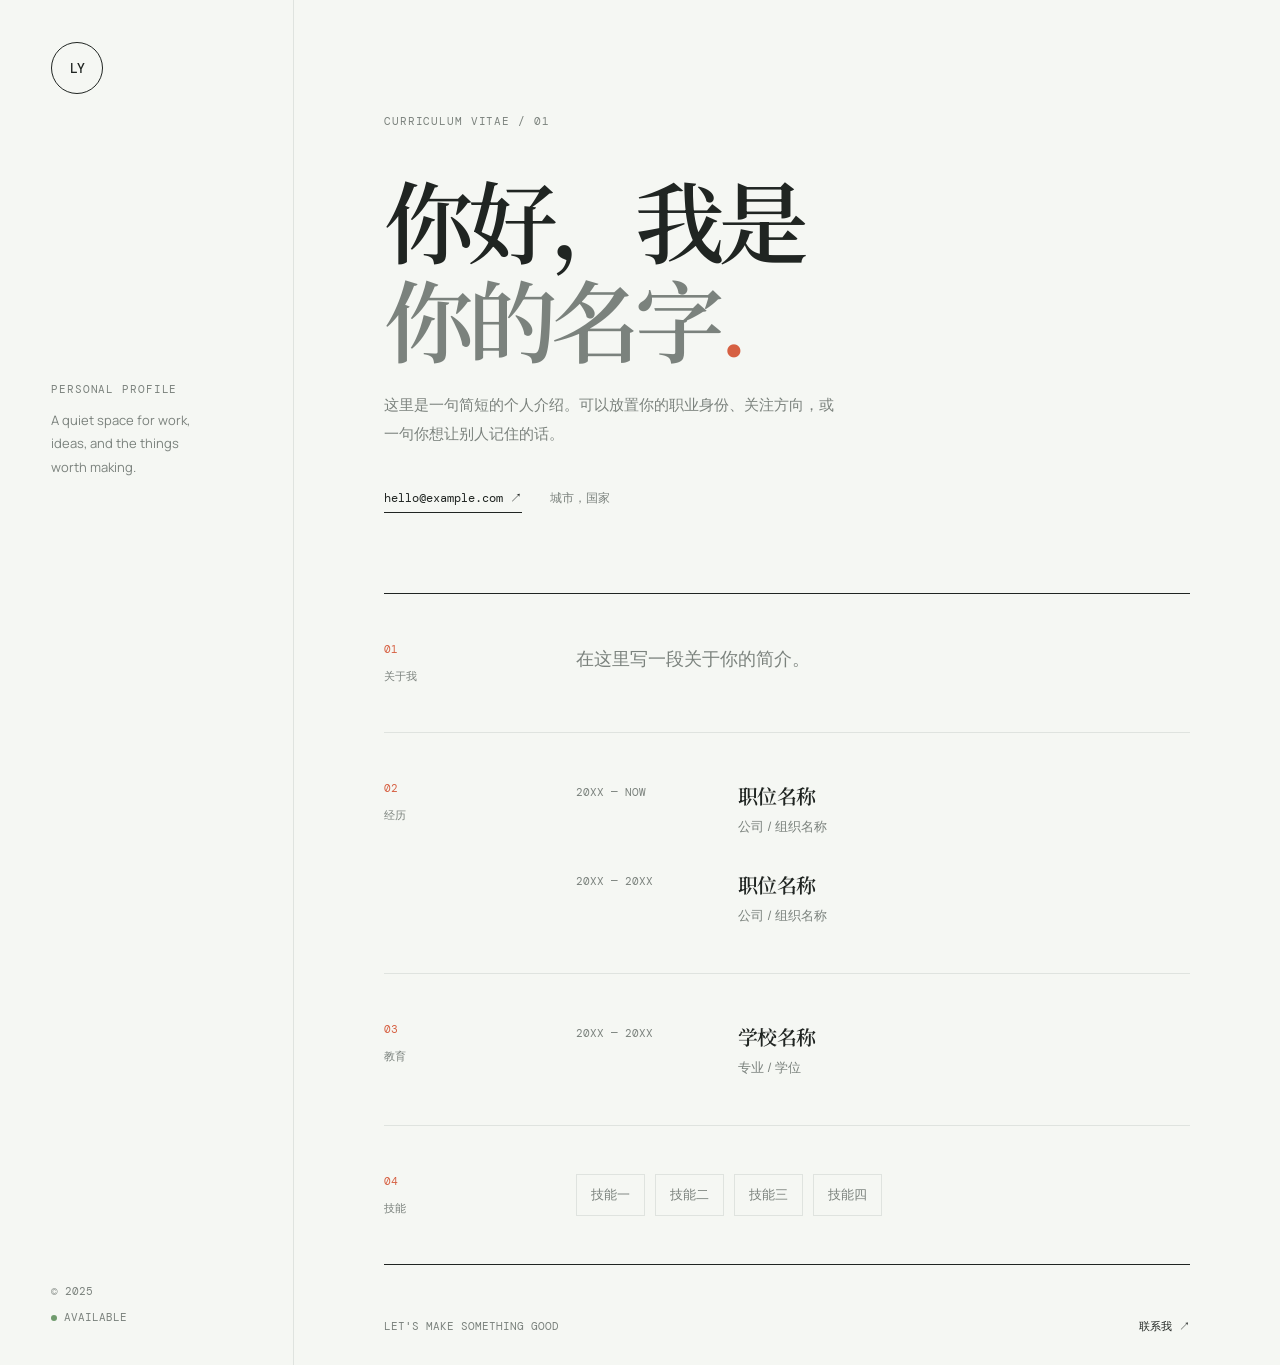
==== index.html @ e87bd9a0 "feat: add minimal resume template" ====
<!doctype html>
<html lang="zh-CN">
  <head>
    <meta charset="UTF-8" />
    <meta name="viewport" content="width=device-width, initial-scale=1.0" />
    <meta name="description" content="个人简历" />
    <title>个人简历 · Resume</title>
    <link rel="preconnect" href="https://fonts.googleapis.com" />
    <link rel="preconnect" href="https://fonts.gstatic.com" crossorigin />
    <link href="https://fonts.googleapis.com/css2?family=DM+Mono:wght@400;500&family=Manrope:wght@400;500;600;700&family=Noto+Serif+SC:wght@500;600;700&display=swap" rel="stylesheet" />
    <link rel="stylesheet" href="style.css" />
  </head>
  <body>
    <main class="page-shell">
      <aside class="sidebar">
        <div class="mark" aria-hidden="true">LY</div>
        <div class="sidebar-copy">
          <p class="eyebrow">PERSONAL PROFILE</p>
          <p class="muted">A quiet space for work, ideas, and the things worth making.</p>
        </div>
        <div class="sidebar-footer">
          <span>© 2025</span>
          <span class="status-dot">Available</span>
        </div>
      </aside>

      <section class="content">
        <header class="hero">
          <p class="eyebrow">CURRICULUM VITAE / 01</p>
          <h1>你好，我是<br /><em>你的名字</em><span class="accent">.</span></h1>
          <p class="intro">这里是一句简短的个人介绍。可以放置你的职业身份、关注方向，或一句你想让别人记住的话。</p>
          <div class="contact-row">
            <a href="mailto:hello@example.com">hello@example.com ↗</a>
            <span>城市，国家</span>
          </div>
        </header>

        <div class="rule"></div>

        <section class="resume-section">
          <div class="section-label"><span>01</span><span>关于我</span></div>
          <div class="section-body empty-copy">在这里写一段关于你的简介。</div>
        </section>

        <section class="resume-section split-section">
          <div class="section-label"><span>02</span><span>经历</span></div>
          <div class="section-body entries">
            <article class="entry">
              <div class="entry-meta">20XX — NOW</div>
              <div><h2>职位名称</h2><p>公司 / 组织名称</p></div>
            </article>
            <article class="entry">
              <div class="entry-meta">20XX — 20XX</div>
              <div><h2>职位名称</h2><p>公司 / 组织名称</p></div>
            </article>
          </div>
        </section>

        <section class="resume-section split-section">
          <div class="section-label"><span>03</span><span>教育</span></div>
          <div class="section-body entries">
            <article class="entry">
              <div class="entry-meta">20XX — 20XX</div>
              <div><h2>学校名称</h2><p>专业 / 学位</p></div>
            </article>
          </div>
        </section>

        <section class="resume-section split-section last-section">
          <div class="section-label"><span>04</span><span>技能</span></div>
          <div class="section-body skill-list">
            <span>技能一</span><span>技能二</span><span>技能三</span><span>技能四</span>
          </div>
        </section>

        <footer class="footer">
          <span>LET'S MAKE SOMETHING GOOD</span>
          <a href="mailto:hello@example.com">联系我 ↗</a>
        </footer>
      </section>
    </main>
  </body>
</html>
---- style.css ----
:root {
  --ink: #202522;
  --muted: #7b827d;
  --line: #dfe3df;
  --paper: #f5f7f3;
  --accent: #d66042;
  --serif: "Noto Serif SC", Georgia, serif;
  --sans: "Manrope", -apple-system, BlinkMacSystemFont, "Segoe UI", sans-serif;
  --mono: "DM Mono", monospace;
}

* { box-sizing: border-box; }
html { scroll-behavior: smooth; }
body { margin: 0; color: var(--ink); background: var(--paper); font-family: var(--sans); }
a { color: inherit; text-decoration: none; }
a:hover { color: var(--accent); }
.page-shell { display: grid; grid-template-columns: minmax(190px, 23vw) 1fr; min-height: 100vh; }
.sidebar { display: flex; flex-direction: column; justify-content: space-between; padding: 42px clamp(24px, 4vw, 64px); border-right: 1px solid var(--line); }
.mark { display: grid; place-items: center; width: 52px; height: 52px; border: 1px solid var(--ink); border-radius: 50%; font: 500 13px var(--mono); letter-spacing: -.08em; }
.sidebar-copy { max-width: 150px; margin-bottom: auto; padding-top: 32vh; }
.sidebar-footer { display: flex; flex-direction: column; gap: 12px; color: var(--muted); font: 11px var(--mono); text-transform: uppercase; }
.status-dot::before { display: inline-block; width: 6px; height: 6px; margin-right: 7px; content: ""; background: #709b6d; border-radius: 50%; }
.eyebrow { margin: 0; color: var(--muted); font: 11px var(--mono); letter-spacing: .08em; }
.muted { color: var(--muted); font-size: 13px; line-height: 1.8; }
.content { width: min(100%, 1040px); padding: 44px clamp(28px, 7vw, 120px) 32px clamp(28px, 7vw, 120px); }
.hero { min-height: 530px; display: flex; flex-direction: column; justify-content: center; padding: 70px 0 80px; }
h1 { max-width: 700px; margin: 42px 0 24px; font: 600 clamp(48px, 7vw, 96px)/1.1 var(--serif); letter-spacing: -.07em; }
h1 em { font-style: normal; color: var(--muted); }
.accent { color: var(--accent); }
.intro { max-width: 460px; margin: 0; color: var(--muted); font-size: 15px; line-height: 1.9; }
.contact-row { display: flex; flex-wrap: wrap; gap: 28px; margin-top: 42px; font: 12px var(--mono); }
.contact-row a { border-bottom: 1px solid var(--ink); padding-bottom: 5px; }
.contact-row span { color: var(--muted); }
.rule { height: 1px; background: var(--ink); }
.resume-section { display: grid; grid-template-columns: 150px 1fr; gap: 42px; padding: 48px 0; border-bottom: 1px solid var(--line); }
.section-label { display: flex; flex-direction: column; gap: 13px; color: var(--muted); font: 11px var(--mono); }
.section-label span:first-child { color: var(--accent); }
.section-body { max-width: 610px; }
.empty-copy { color: var(--muted); font-size: 18px; line-height: 1.8; }
.entries { display: grid; gap: 34px; }
.entry { display: grid; grid-template-columns: 140px 1fr; gap: 22px; }
.entry-meta { padding-top: 4px; color: var(--muted); font: 11px var(--mono); }
h2 { margin: 0 0 7px; font: 600 20px var(--serif); letter-spacing: -.03em; }
.entry p { margin: 0; color: var(--muted); font-size: 13px; }
.skill-list { display: flex; flex-wrap: wrap; gap: 10px; }
.skill-list span { padding: 10px 14px; border: 1px solid var(--line); color: var(--muted); font-size: 13px; }
.last-section { border-bottom: 0; }
.footer { display: flex; justify-content: space-between; gap: 24px; padding-top: 54px; border-top: 1px solid var(--ink); color: var(--muted); font: 11px var(--mono); }
.footer a { color: var(--ink); }
@media (max-width: 680px) {
  .page-shell { display: block; }
  .sidebar { min-height: auto; flex-direction: row; align-items: center; padding: 24px 28px; border-right: 0; border-bottom: 1px solid var(--line); }
  .sidebar-copy, .sidebar-footer { display: none; }
  .content { padding: 0 28px 28px; }
  .hero { min-height: 480px; padding: 70px 0 66px; }
  .resume-section { grid-template-columns: 1fr; gap: 25px; padding: 36px 0; }
  .section-label { flex-direction: row; gap: 12px; }
  .entry { grid-template-columns: 1fr; gap: 8px; }
  .footer { flex-direction: column; gap: 14px; }
}
@media (prefers-reduced-motion: reduce) { html { scroll-behavior: auto; } }
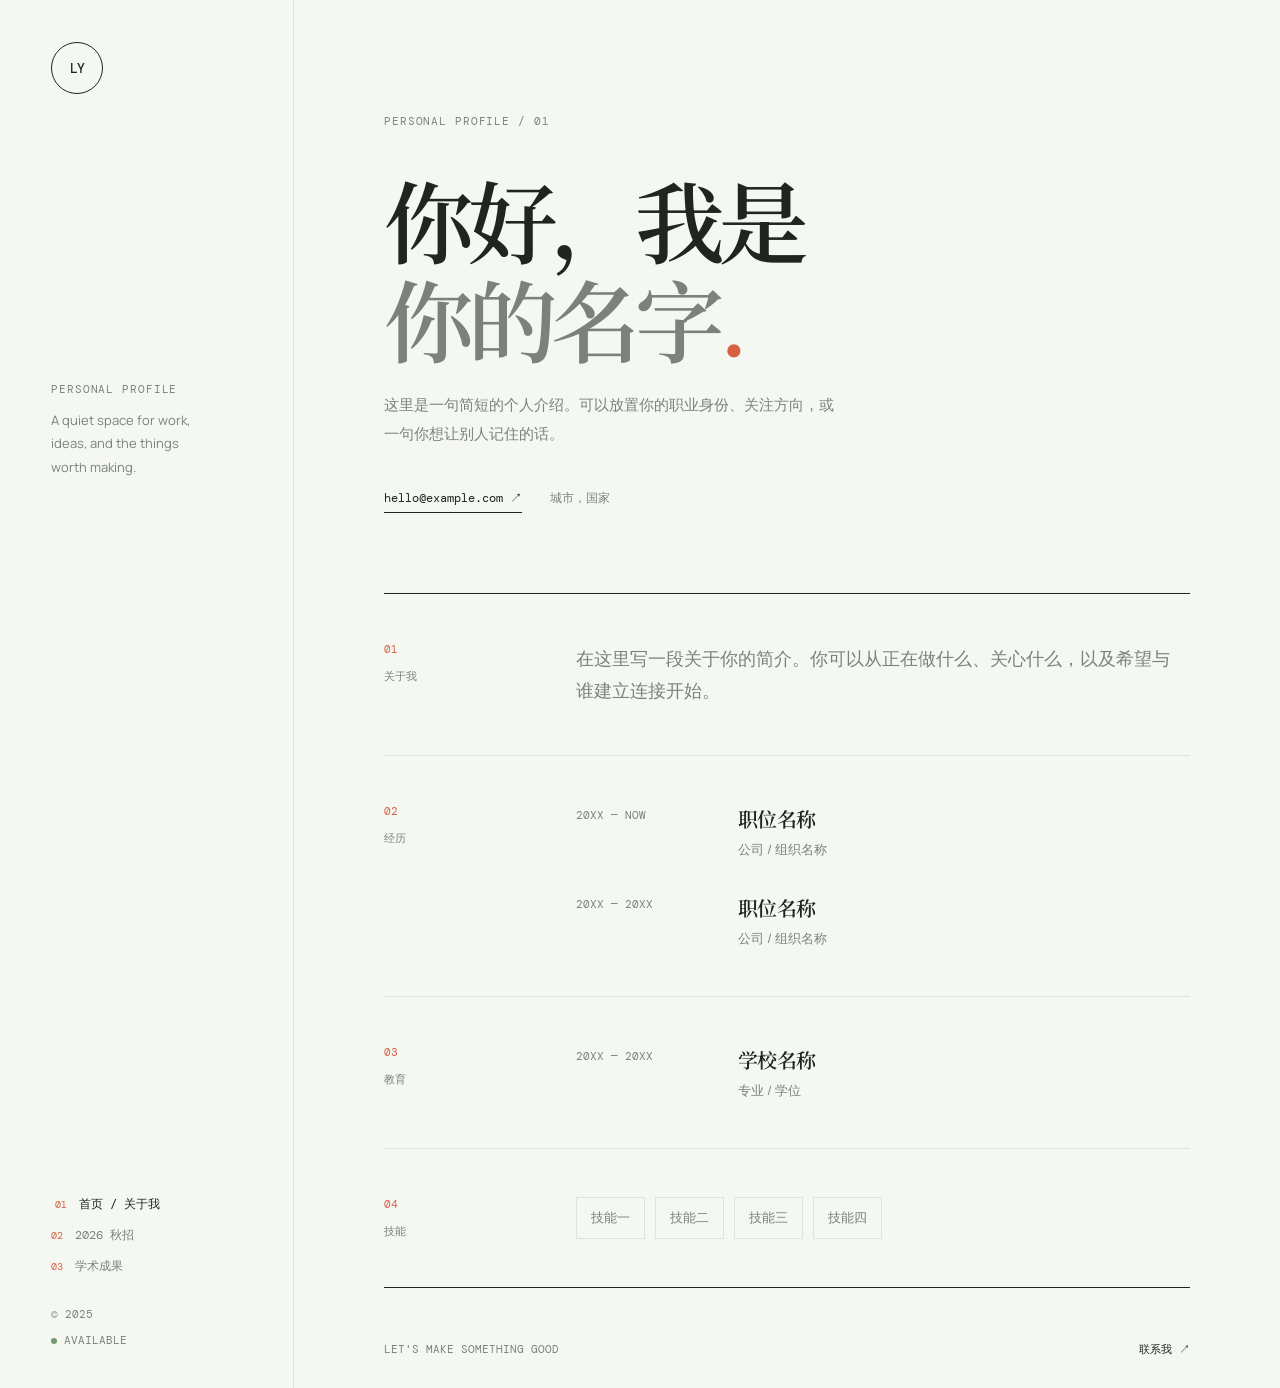
==== commit 7bcbb4a8: "feat: add profile, hiring, and academic pages" ====
--- a/index.html
+++ b/index.html
@@ -18,6 +18,11 @@
           <p class="eyebrow">PERSONAL PROFILE</p>
           <p class="muted">A quiet space for work, ideas, and the things worth making.</p>
         </div>
+        <nav class="site-nav" aria-label="主导航">
+          <a class="active" href="index.html"><span>01</span>首页 / 关于我</a>
+          <a href="hiring-2026.html"><span>02</span>2026 秋招</a>
+          <a href="academic.html"><span>03</span>学术成果</a>
+        </nav>
         <div class="sidebar-footer">
           <span>© 2025</span>
           <span class="status-dot">Available</span>
@@ -26,7 +31,7 @@
 
       <section class="content">
         <header class="hero">
-          <p class="eyebrow">CURRICULUM VITAE / 01</p>
+          <p class="eyebrow">PERSONAL PROFILE / 01</p>
           <h1>你好，我是<br /><em>你的名字</em><span class="accent">.</span></h1>
           <p class="intro">这里是一句简短的个人介绍。可以放置你的职业身份、关注方向，或一句你想让别人记住的话。</p>
           <div class="contact-row">
@@ -39,7 +44,7 @@
 
         <section class="resume-section">
           <div class="section-label"><span>01</span><span>关于我</span></div>
-          <div class="section-body empty-copy">在这里写一段关于你的简介。</div>
+          <div class="section-body empty-copy">在这里写一段关于你的简介。你可以从正在做什么、关心什么，以及希望与谁建立连接开始。</div>
         </section>
 
         <section class="resume-section split-section">
--- a/style.css
+++ b/style.css
@@ -18,12 +18,17 @@
 .sidebar { display: flex; flex-direction: column; justify-content: space-between; padding: 42px clamp(24px, 4vw, 64px); border-right: 1px solid var(--line); }
 .mark { display: grid; place-items: center; width: 52px; height: 52px; border: 1px solid var(--ink); border-radius: 50%; font: 500 13px var(--mono); letter-spacing: -.08em; }
 .sidebar-copy { max-width: 150px; margin-bottom: auto; padding-top: 32vh; }
+.site-nav { display: grid; gap: 14px; margin-top: auto; padding: 32px 0; }
+.site-nav a { display: flex; align-items: baseline; gap: 12px; color: var(--muted); font: 12px var(--mono); transition: color .2s ease, transform .2s ease; }
+.site-nav a span { color: var(--accent); font-size: 10px; }
+.site-nav a:hover, .site-nav a.active { color: var(--ink); transform: translateX(4px); }
 .sidebar-footer { display: flex; flex-direction: column; gap: 12px; color: var(--muted); font: 11px var(--mono); text-transform: uppercase; }
 .status-dot::before { display: inline-block; width: 6px; height: 6px; margin-right: 7px; content: ""; background: #709b6d; border-radius: 50%; }
 .eyebrow { margin: 0; color: var(--muted); font: 11px var(--mono); letter-spacing: .08em; }
 .muted { color: var(--muted); font-size: 13px; line-height: 1.8; }
 .content { width: min(100%, 1040px); padding: 44px clamp(28px, 7vw, 120px) 32px clamp(28px, 7vw, 120px); }
 .hero { min-height: 530px; display: flex; flex-direction: column; justify-content: center; padding: 70px 0 80px; }
+.page-heading { min-height: 430px; display: flex; flex-direction: column; justify-content: center; padding: 72px 0 66px; }
 h1 { max-width: 700px; margin: 42px 0 24px; font: 600 clamp(48px, 7vw, 96px)/1.1 var(--serif); letter-spacing: -.07em; }
 h1 em { font-style: normal; color: var(--muted); }
 .accent { color: var(--accent); }
@@ -42,6 +47,25 @@
 .entry-meta { padding-top: 4px; color: var(--muted); font: 11px var(--mono); }
 h2 { margin: 0 0 7px; font: 600 20px var(--serif); letter-spacing: -.03em; }
 .entry p { margin: 0; color: var(--muted); font-size: 13px; }
+.info-block { padding-bottom: 28px; border-bottom: 1px solid var(--line); }
+.info-block:last-child { padding-bottom: 0; border-bottom: 0; }
+.info-block .eyebrow { display: block; margin-bottom: 12px; }
+.link-stack { display: grid; }
+.link-stack a { display: flex; justify-content: space-between; gap: 20px; padding: 18px 0; border-bottom: 1px solid var(--line); font: 14px var(--sans); }
+.link-stack a:first-child { padding-top: 0; }
+.link-stack a:last-child { border-bottom: 0; }
+.link-stack a span { color: var(--muted); font: 10px var(--mono); }
+.contact-card p { margin: 0 0 22px; color: var(--muted); line-height: 1.8; }
+.contact-email, .publication a { display: inline-block; padding-bottom: 5px; border-bottom: 1px solid var(--ink); font: 12px var(--mono); }
+.publication-list { display: grid; gap: 34px; }
+.publication { display: grid; grid-template-columns: 70px 1fr; gap: 20px; }
+.pub-year { color: var(--muted); font: 11px var(--mono); }
+.publication h2 { margin-bottom: 8px; }
+.publication p, .project-grid p { margin: 0 0 16px; color: var(--muted); font-size: 13px; line-height: 1.7; }
+.project-grid { display: grid; grid-template-columns: repeat(2, minmax(0, 1fr)); gap: 24px; }
+.project-grid article { padding: 20px; border: 1px solid var(--line); }
+.project-grid .eyebrow { display: block; margin-bottom: 28px; }
+.project-grid h2 { font-size: 18px; }
 .skill-list { display: flex; flex-wrap: wrap; gap: 10px; }
 .skill-list span { padding: 10px 14px; border: 1px solid var(--line); color: var(--muted); font-size: 13px; }
 .last-section { border-bottom: 0; }
@@ -51,11 +75,17 @@
   .page-shell { display: block; }
   .sidebar { min-height: auto; flex-direction: row; align-items: center; padding: 24px 28px; border-right: 0; border-bottom: 1px solid var(--line); }
   .sidebar-copy, .sidebar-footer { display: none; }
+  .site-nav { display: flex; gap: 18px; margin: 0 0 0 auto; padding: 0; }
+  .site-nav a { font-size: 10px; }
+  .site-nav a span { display: none; }
   .content { padding: 0 28px 28px; }
   .hero { min-height: 480px; padding: 70px 0 66px; }
+  .page-heading { min-height: 430px; padding: 70px 0 66px; }
   .resume-section { grid-template-columns: 1fr; gap: 25px; padding: 36px 0; }
   .section-label { flex-direction: row; gap: 12px; }
   .entry { grid-template-columns: 1fr; gap: 8px; }
+  .publication { grid-template-columns: 1fr; gap: 8px; }
+  .project-grid { grid-template-columns: 1fr; }
   .footer { flex-direction: column; gap: 14px; }
 }
 @media (prefers-reduced-motion: reduce) { html { scroll-behavior: auto; } }
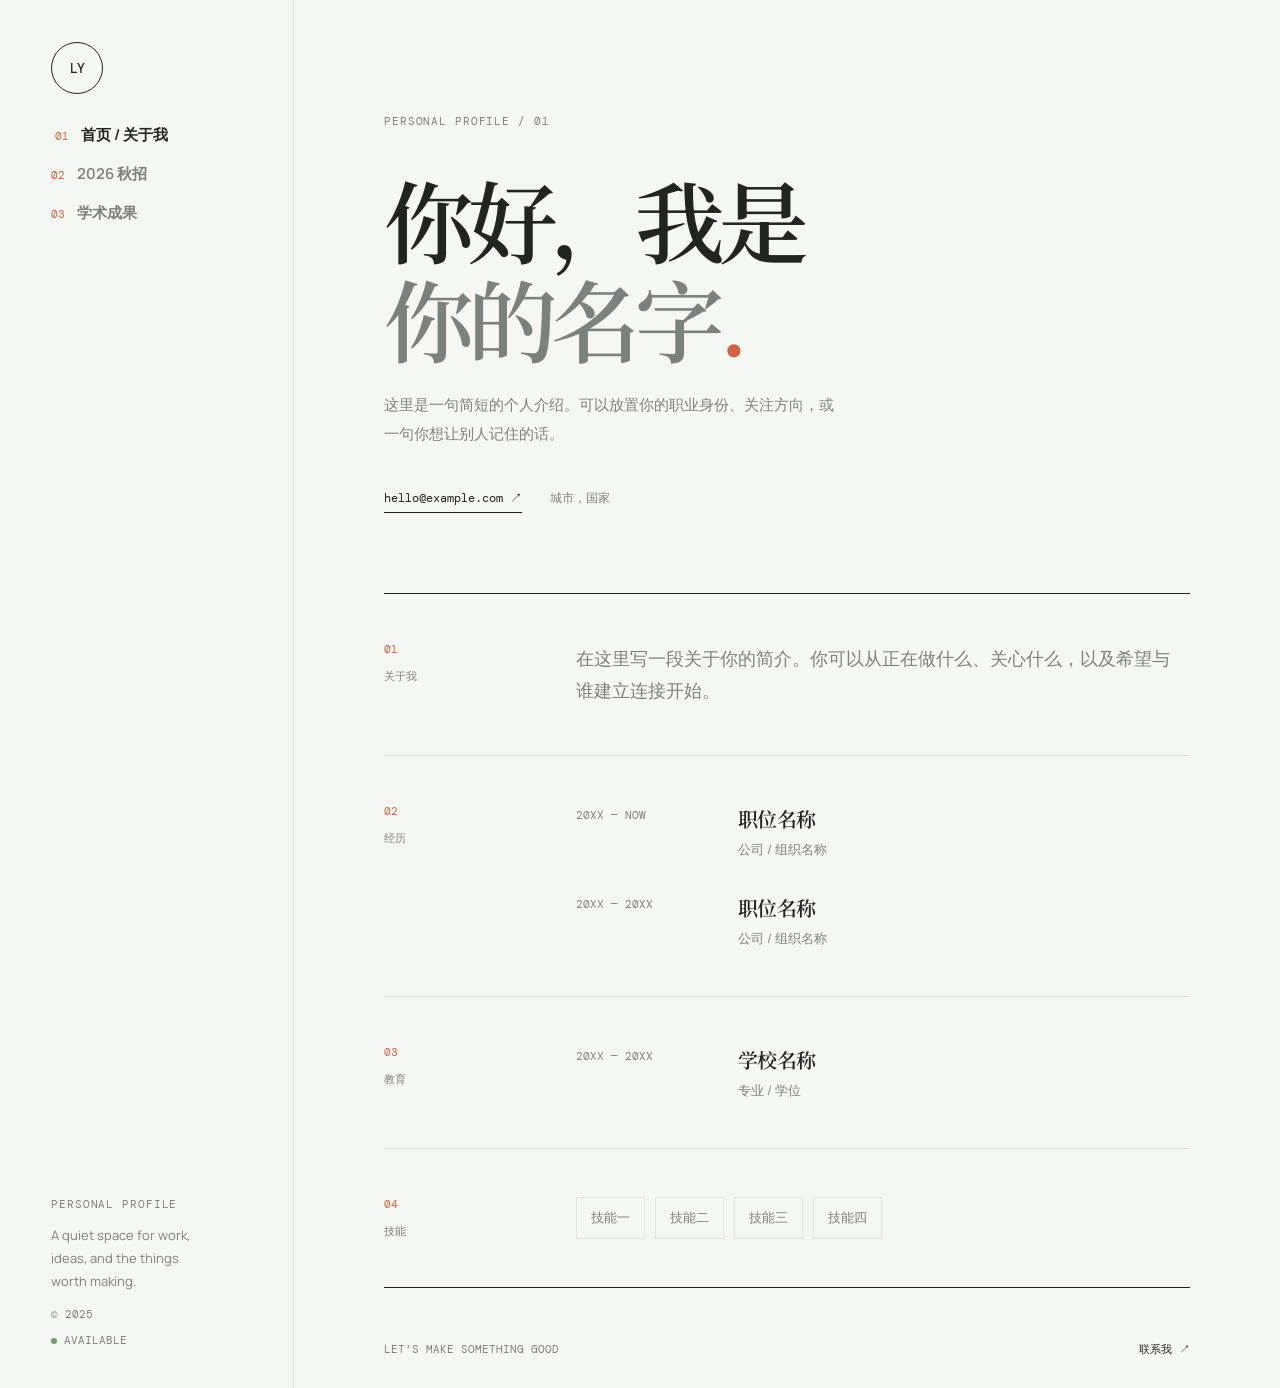
==== commit 5099a396: "feat: move navigation and add hiring links table" ====
--- a/index.html
+++ b/index.html
@@ -14,15 +14,15 @@
     <main class="page-shell">
       <aside class="sidebar">
         <div class="mark" aria-hidden="true">LY</div>
-        <div class="sidebar-copy">
-          <p class="eyebrow">PERSONAL PROFILE</p>
-          <p class="muted">A quiet space for work, ideas, and the things worth making.</p>
-        </div>
         <nav class="site-nav" aria-label="主导航">
           <a class="active" href="index.html"><span>01</span>首页 / 关于我</a>
           <a href="hiring-2026.html"><span>02</span>2026 秋招</a>
           <a href="academic.html"><span>03</span>学术成果</a>
         </nav>
+        <div class="sidebar-copy">
+          <p class="eyebrow">PERSONAL PROFILE</p>
+          <p class="muted">A quiet space for work, ideas, and the things worth making.</p>
+        </div>
         <div class="sidebar-footer">
           <span>© 2025</span>
           <span class="status-dot">Available</span>
--- a/style.css
+++ b/style.css
@@ -17,10 +17,10 @@
 .page-shell { display: grid; grid-template-columns: minmax(190px, 23vw) 1fr; min-height: 100vh; }
 .sidebar { display: flex; flex-direction: column; justify-content: space-between; padding: 42px clamp(24px, 4vw, 64px); border-right: 1px solid var(--line); }
 .mark { display: grid; place-items: center; width: 52px; height: 52px; border: 1px solid var(--ink); border-radius: 50%; font: 500 13px var(--mono); letter-spacing: -.08em; }
-.sidebar-copy { max-width: 150px; margin-bottom: auto; padding-top: 32vh; }
-.site-nav { display: grid; gap: 14px; margin-top: auto; padding: 32px 0; }
-.site-nav a { display: flex; align-items: baseline; gap: 12px; color: var(--muted); font: 12px var(--mono); transition: color .2s ease, transform .2s ease; }
-.site-nav a span { color: var(--accent); font-size: 10px; }
+.sidebar-copy { max-width: 150px; margin-top: auto; padding-top: 32px; }
+.site-nav { display: grid; gap: 18px; margin-top: 30px; padding: 0 0 20px; }
+.site-nav a { display: flex; align-items: baseline; gap: 12px; color: var(--muted); font: 600 15px var(--sans); transition: color .2s ease, transform .2s ease; }
+.site-nav a span { color: var(--accent); font: 11px var(--mono); }
 .site-nav a:hover, .site-nav a.active { color: var(--ink); transform: translateX(4px); }
 .sidebar-footer { display: flex; flex-direction: column; gap: 12px; color: var(--muted); font: 11px var(--mono); text-transform: uppercase; }
 .status-dot::before { display: inline-block; width: 6px; height: 6px; margin-right: 7px; content: ""; background: #709b6d; border-radius: 50%; }
@@ -55,6 +55,12 @@
 .link-stack a:first-child { padding-top: 0; }
 .link-stack a:last-child { border-bottom: 0; }
 .link-stack a span { color: var(--muted); font: 10px var(--mono); }
+.table-wrap { overflow-x: auto; }
+.job-table { width: 100%; border-collapse: collapse; font-size: 13px; }
+.job-table th { padding: 0 16px 14px 0; color: var(--muted); font: 10px var(--mono); font-weight: 400; letter-spacing: .08em; text-align: left; text-transform: uppercase; }
+.job-table td { padding: 18px 16px 18px 0; border-top: 1px solid var(--line); white-space: nowrap; }
+.job-table td:last-child { color: var(--muted); }
+.job-table a { border-bottom: 1px solid var(--ink); padding-bottom: 4px; }
 .contact-card p { margin: 0 0 22px; color: var(--muted); line-height: 1.8; }
 .contact-email, .publication a { display: inline-block; padding-bottom: 5px; border-bottom: 1px solid var(--ink); font: 12px var(--mono); }
 .publication-list { display: grid; gap: 34px; }
@@ -75,8 +81,8 @@
   .page-shell { display: block; }
   .sidebar { min-height: auto; flex-direction: row; align-items: center; padding: 24px 28px; border-right: 0; border-bottom: 1px solid var(--line); }
   .sidebar-copy, .sidebar-footer { display: none; }
-  .site-nav { display: flex; gap: 18px; margin: 0 0 0 auto; padding: 0; }
-  .site-nav a { font-size: 10px; }
+  .site-nav { display: flex; gap: 14px; margin: 0 0 0 auto; padding: 0; }
+  .site-nav a { font-size: 11px; }
   .site-nav a span { display: none; }
   .content { padding: 0 28px 28px; }
   .hero { min-height: 480px; padding: 70px 0 66px; }
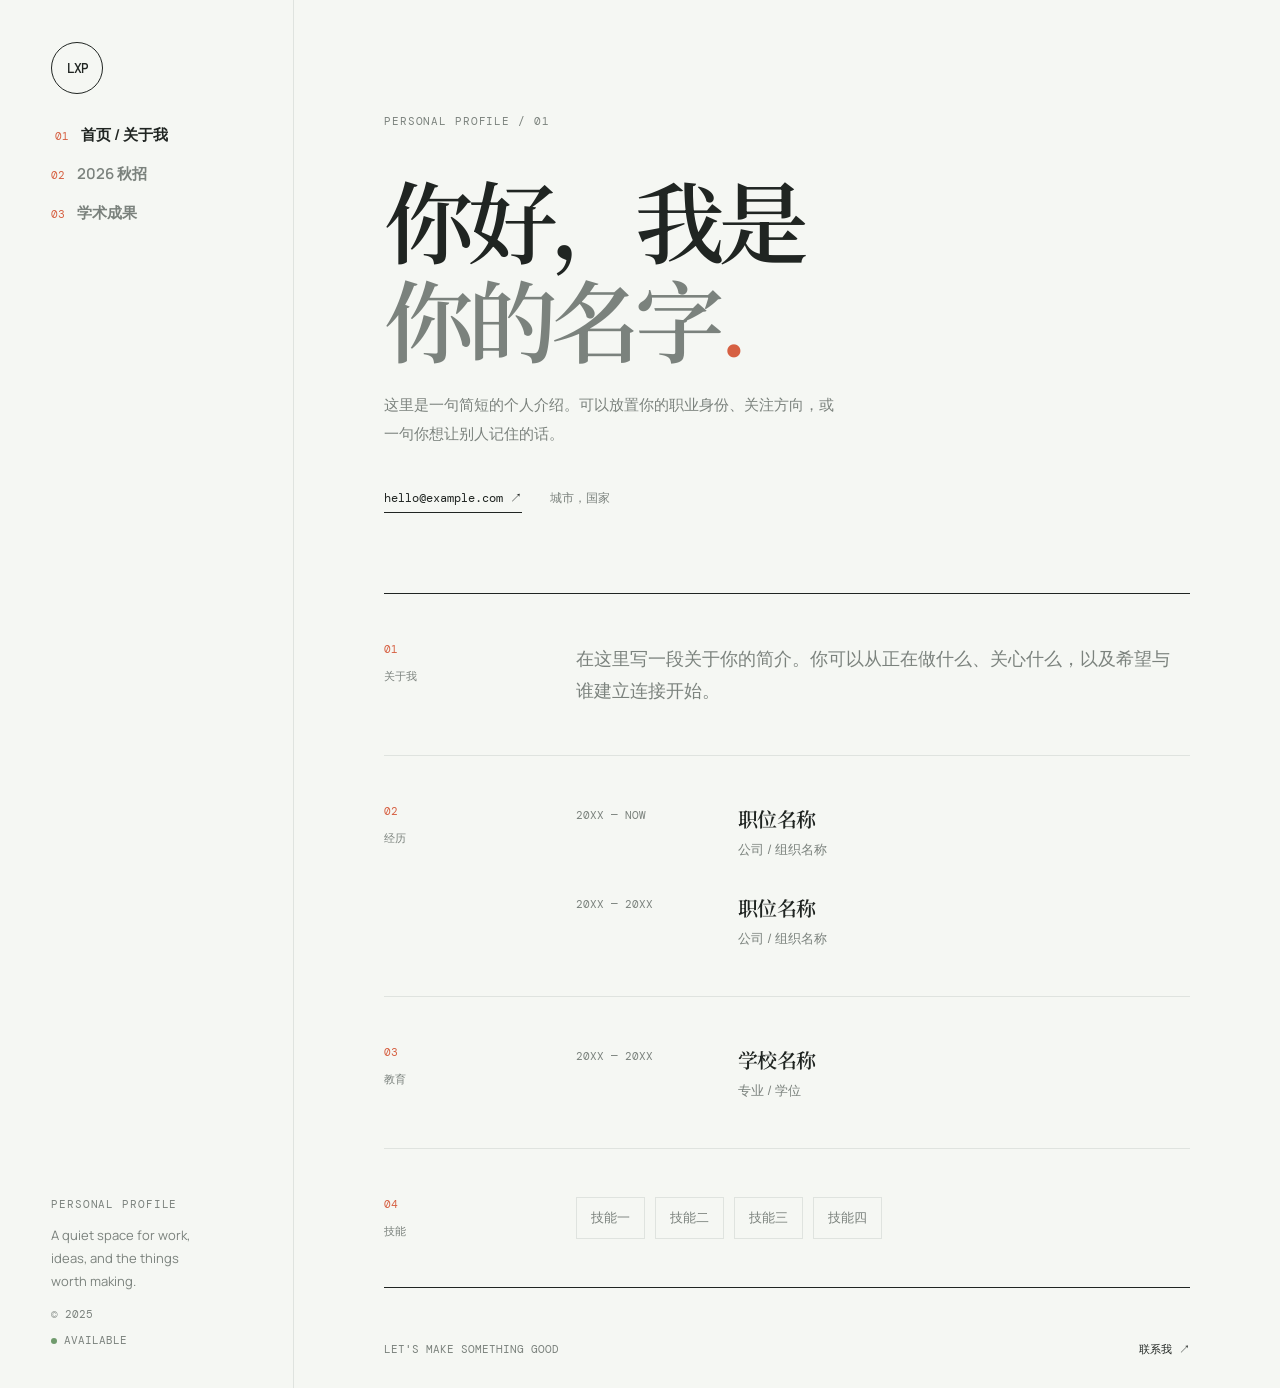
==== commit e0fd34ca: "style: update monogram to LXP" ====
--- a/index.html
+++ b/index.html
@@ -13,7 +13,7 @@
   <body>
     <main class="page-shell">
       <aside class="sidebar">
-        <div class="mark" aria-hidden="true">LY</div>
+        <div class="mark" aria-hidden="true">LXP</div>
         <nav class="site-nav" aria-label="主导航">
           <a class="active" href="index.html"><span>01</span>首页 / 关于我</a>
           <a href="hiring-2026.html"><span>02</span>2026 秋招</a>
--- a/style.css
+++ b/style.css
@@ -29,6 +29,8 @@
 .content { width: min(100%, 1040px); padding: 44px clamp(28px, 7vw, 120px) 32px clamp(28px, 7vw, 120px); }
 .hero { min-height: 530px; display: flex; flex-direction: column; justify-content: center; padding: 70px 0 80px; }
 .page-heading { min-height: 430px; display: flex; flex-direction: column; justify-content: center; padding: 72px 0 66px; }
+.inner-page h1 { max-width: 560px; margin: 26px 0 18px; font-size: clamp(36px, 4vw, 58px); }
+.inner-page .intro { max-width: 820px; white-space: nowrap; }
 h1 { max-width: 700px; margin: 42px 0 24px; font: 600 clamp(48px, 7vw, 96px)/1.1 var(--serif); letter-spacing: -.07em; }
 h1 em { font-style: normal; color: var(--muted); }
 .accent { color: var(--accent); }
@@ -56,6 +58,12 @@
 .link-stack a:last-child { border-bottom: 0; }
 .link-stack a span { color: var(--muted); font: 10px var(--mono); }
 .table-wrap { overflow-x: auto; }
+.table-summary { margin: 0 0 24px; color: var(--muted); font: 11px var(--mono); }
+.table-summary strong { color: var(--accent); font-size: 15px; }
+.job-table-grid { width: 100%; }
+.job-table-grid.is-split { position: relative; display: grid; grid-template-columns: minmax(0, 1fr) minmax(0, 1fr); column-gap: 56px; }
+.job-table-grid.is-split::after { position: absolute; top: 0; bottom: 0; left: 50%; width: 1px; content: ""; background: var(--line); }
+.job-table-grid.is-split .job-table + .job-table { padding-left: 0; border-left: 0; }
 .job-table { width: 100%; border-collapse: collapse; font-size: 13px; }
 .job-table th { padding: 0 16px 14px 0; color: var(--muted); font: 10px var(--mono); font-weight: 400; letter-spacing: .08em; text-align: left; text-transform: uppercase; }
 .job-table td { padding: 18px 16px 18px 0; border-top: 1px solid var(--line); white-space: nowrap; }
@@ -87,11 +95,15 @@
   .content { padding: 0 28px 28px; }
   .hero { min-height: 480px; padding: 70px 0 66px; }
   .page-heading { min-height: 430px; padding: 70px 0 66px; }
+  .inner-page .intro { white-space: normal; }
   .resume-section { grid-template-columns: 1fr; gap: 25px; padding: 36px 0; }
   .section-label { flex-direction: row; gap: 12px; }
   .entry { grid-template-columns: 1fr; gap: 8px; }
   .publication { grid-template-columns: 1fr; gap: 8px; }
   .project-grid { grid-template-columns: 1fr; }
+  .job-table-grid.is-split { display: block; }
+  .job-table-grid.is-split::after { display: none; }
+  .job-table-grid.is-split .job-table + .job-table { margin-top: 24px; padding-left: 0; border-left: 0; }
   .footer { flex-direction: column; gap: 14px; }
 }
 @media (prefers-reduced-motion: reduce) { html { scroll-behavior: auto; } }
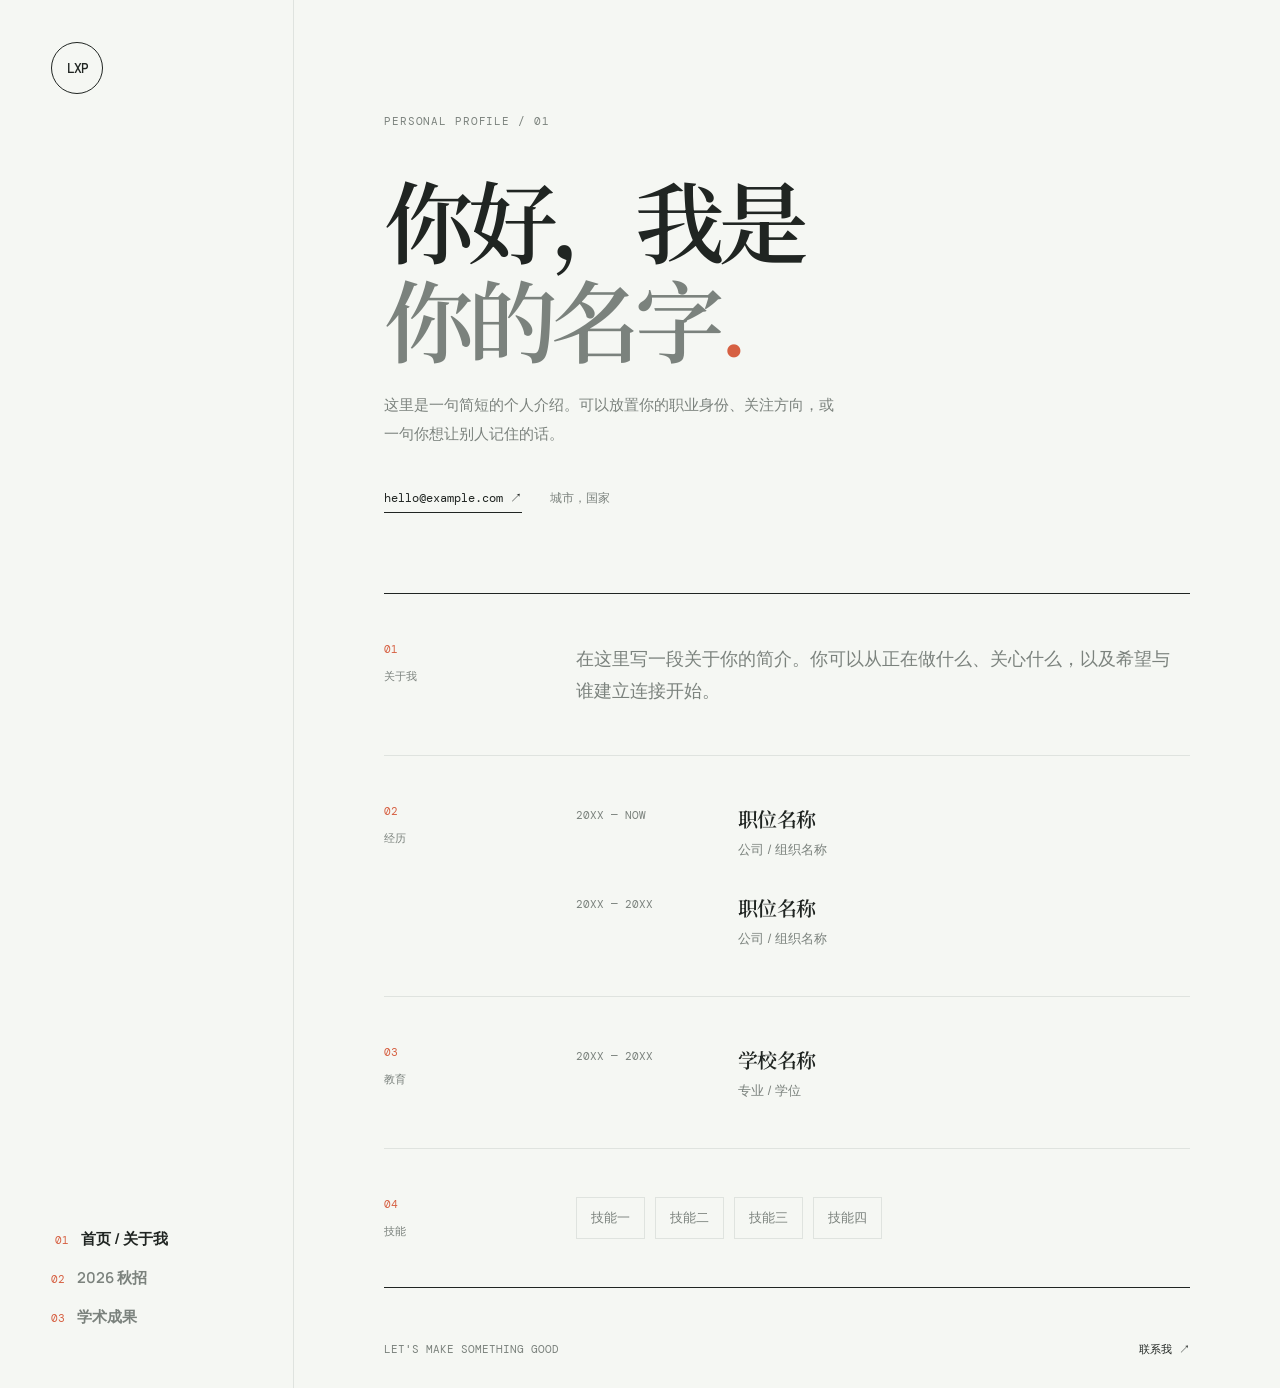
==== commit f8a1d87b: "style: remove homepage sidebar footer blocks" ====
--- a/index.html
+++ b/index.html
@@ -19,14 +19,6 @@
           <a href="hiring-2026.html"><span>02</span>2026 秋招</a>
           <a href="academic.html"><span>03</span>学术成果</a>
         </nav>
-        <div class="sidebar-copy">
-          <p class="eyebrow">PERSONAL PROFILE</p>
-          <p class="muted">A quiet space for work, ideas, and the things worth making.</p>
-        </div>
-        <div class="sidebar-footer">
-          <span>© 2025</span>
-          <span class="status-dot">Available</span>
-        </div>
       </aside>
 
       <section class="content">
--- a/style.css
+++ b/style.css
@@ -29,7 +29,7 @@
 .content { width: min(100%, 1040px); padding: 44px clamp(28px, 7vw, 120px) 32px clamp(28px, 7vw, 120px); }
 .hero { min-height: 530px; display: flex; flex-direction: column; justify-content: center; padding: 70px 0 80px; }
 .page-heading { min-height: 430px; display: flex; flex-direction: column; justify-content: center; padding: 72px 0 66px; }
-.inner-page h1 { max-width: 560px; margin: 26px 0 18px; font-size: clamp(36px, 4vw, 58px); }
+.inner-page h1 { max-width: 900px; margin: 26px 0 18px; font-size: clamp(36px, 4vw, 58px); white-space: nowrap; }
 .inner-page .intro { max-width: 820px; white-space: nowrap; }
 h1 { max-width: 700px; margin: 42px 0 24px; font: 600 clamp(48px, 7vw, 96px)/1.1 var(--serif); letter-spacing: -.07em; }
 h1 em { font-style: normal; color: var(--muted); }
@@ -96,6 +96,7 @@
   .hero { min-height: 480px; padding: 70px 0 66px; }
   .page-heading { min-height: 430px; padding: 70px 0 66px; }
   .inner-page .intro { white-space: normal; }
+  .inner-page h1 { white-space: normal; }
   .resume-section { grid-template-columns: 1fr; gap: 25px; padding: 36px 0; }
   .section-label { flex-direction: row; gap: 12px; }
   .entry { grid-template-columns: 1fr; gap: 8px; }
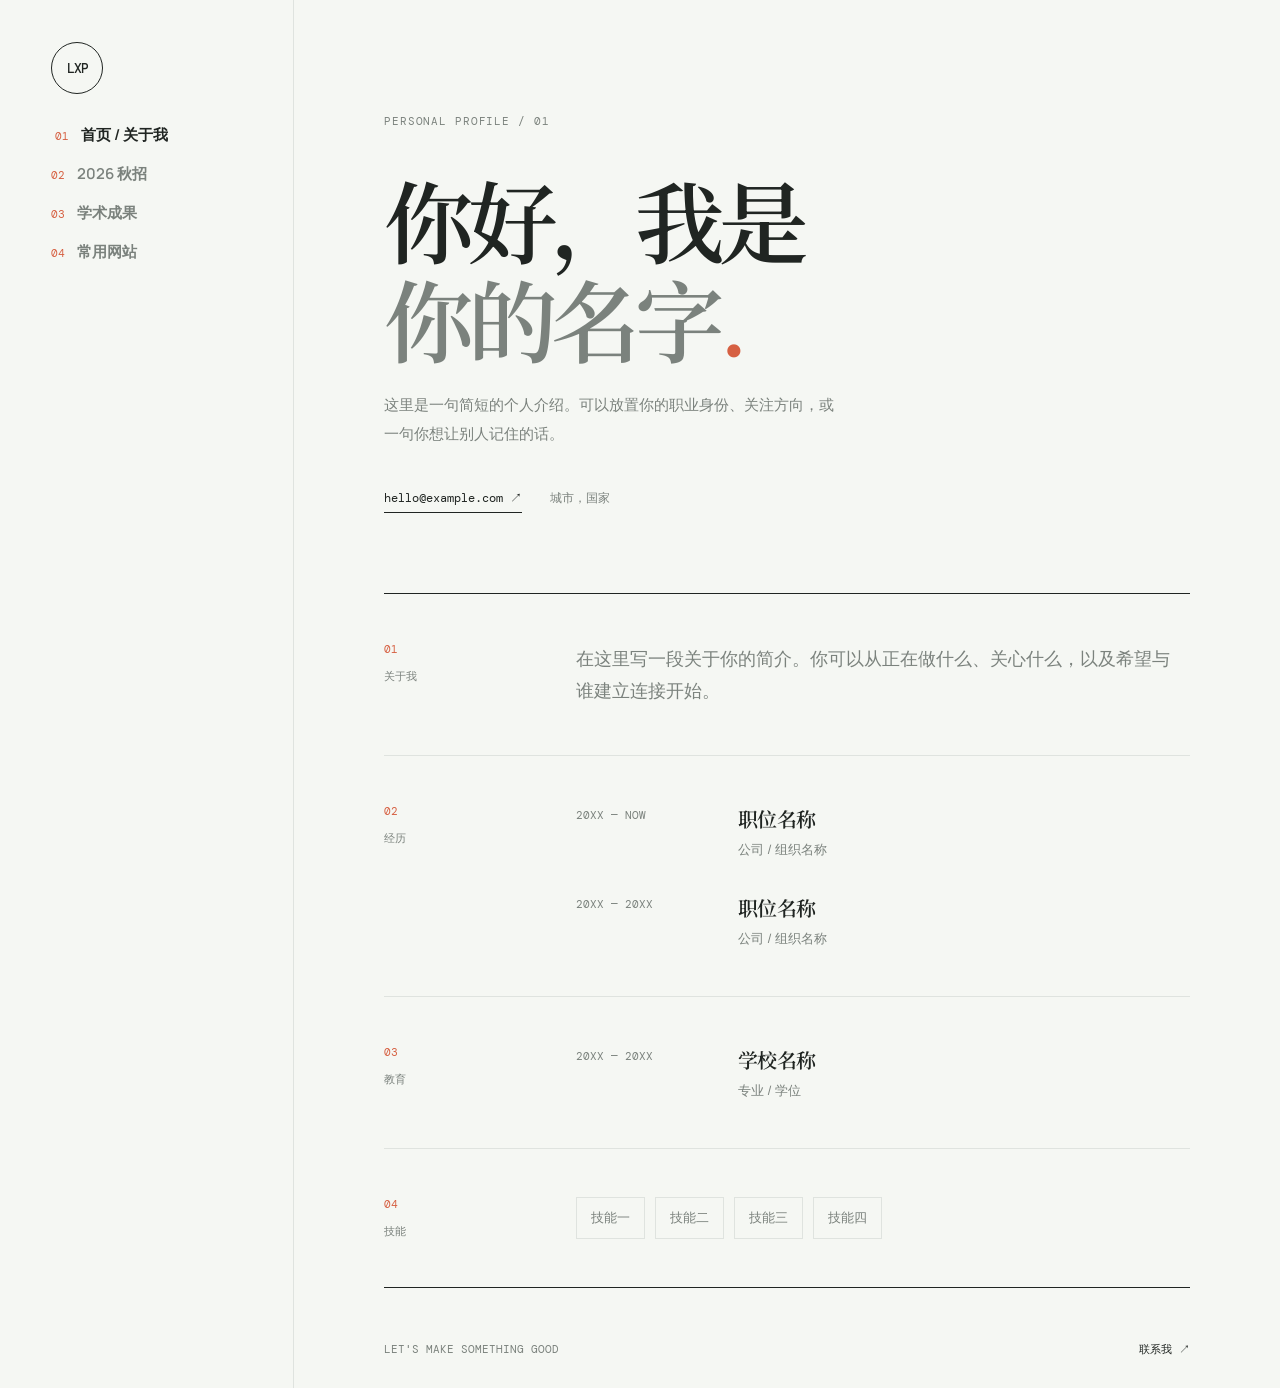
==== commit 5d0e3707: "feat: add common websites page" ====
--- a/index.html
+++ b/index.html
@@ -18,6 +18,7 @@
           <a class="active" href="index.html"><span>01</span>首页 / 关于我</a>
           <a href="hiring-2026.html"><span>02</span>2026 秋招</a>
           <a href="academic.html"><span>03</span>学术成果</a>
+          <a href="common.html"><span>04</span>常用网站</a>
         </nav>
       </aside>
 
--- a/style.css
+++ b/style.css
@@ -15,7 +15,7 @@
 a { color: inherit; text-decoration: none; }
 a:hover { color: var(--accent); }
 .page-shell { display: grid; grid-template-columns: minmax(190px, 23vw) 1fr; min-height: 100vh; }
-.sidebar { display: flex; flex-direction: column; justify-content: space-between; padding: 42px clamp(24px, 4vw, 64px); border-right: 1px solid var(--line); }
+.sidebar { display: flex; flex-direction: column; justify-content: flex-start; padding: 42px clamp(24px, 4vw, 64px); border-right: 1px solid var(--line); }
 .mark { display: grid; place-items: center; width: 52px; height: 52px; border: 1px solid var(--ink); border-radius: 50%; font: 500 13px var(--mono); letter-spacing: -.08em; }
 .sidebar-copy { max-width: 150px; margin-top: auto; padding-top: 32px; }
 .site-nav { display: grid; gap: 18px; margin-top: 30px; padding: 0 0 20px; }
@@ -29,8 +29,10 @@
 .content { width: min(100%, 1040px); padding: 44px clamp(28px, 7vw, 120px) 32px clamp(28px, 7vw, 120px); }
 .hero { min-height: 530px; display: flex; flex-direction: column; justify-content: center; padding: 70px 0 80px; }
 .page-heading { min-height: 430px; display: flex; flex-direction: column; justify-content: center; padding: 72px 0 66px; }
+.inner-page .page-heading { min-height: 300px; padding: 48px 0 40px; }
 .inner-page h1 { max-width: 900px; margin: 26px 0 18px; font-size: clamp(36px, 4vw, 58px); white-space: nowrap; }
 .inner-page .intro { max-width: 820px; white-space: nowrap; }
+.hiring-intro { margin: 0 0 32px; color: var(--muted); font-size: 15px; line-height: 1.9; white-space: nowrap; }
 h1 { max-width: 700px; margin: 42px 0 24px; font: 600 clamp(48px, 7vw, 96px)/1.1 var(--serif); letter-spacing: -.07em; }
 h1 em { font-style: normal; color: var(--muted); }
 .accent { color: var(--accent); }
@@ -94,9 +96,10 @@
   .site-nav a span { display: none; }
   .content { padding: 0 28px 28px; }
   .hero { min-height: 480px; padding: 70px 0 66px; }
-  .page-heading { min-height: 430px; padding: 70px 0 66px; }
+  .page-heading { min-height: 360px; padding: 60px 0 50px; }
   .inner-page .intro { white-space: normal; }
   .inner-page h1 { white-space: normal; }
+  .hiring-intro { white-space: normal; }
   .resume-section { grid-template-columns: 1fr; gap: 25px; padding: 36px 0; }
   .section-label { flex-direction: row; gap: 12px; }
   .entry { grid-template-columns: 1fr; gap: 8px; }
